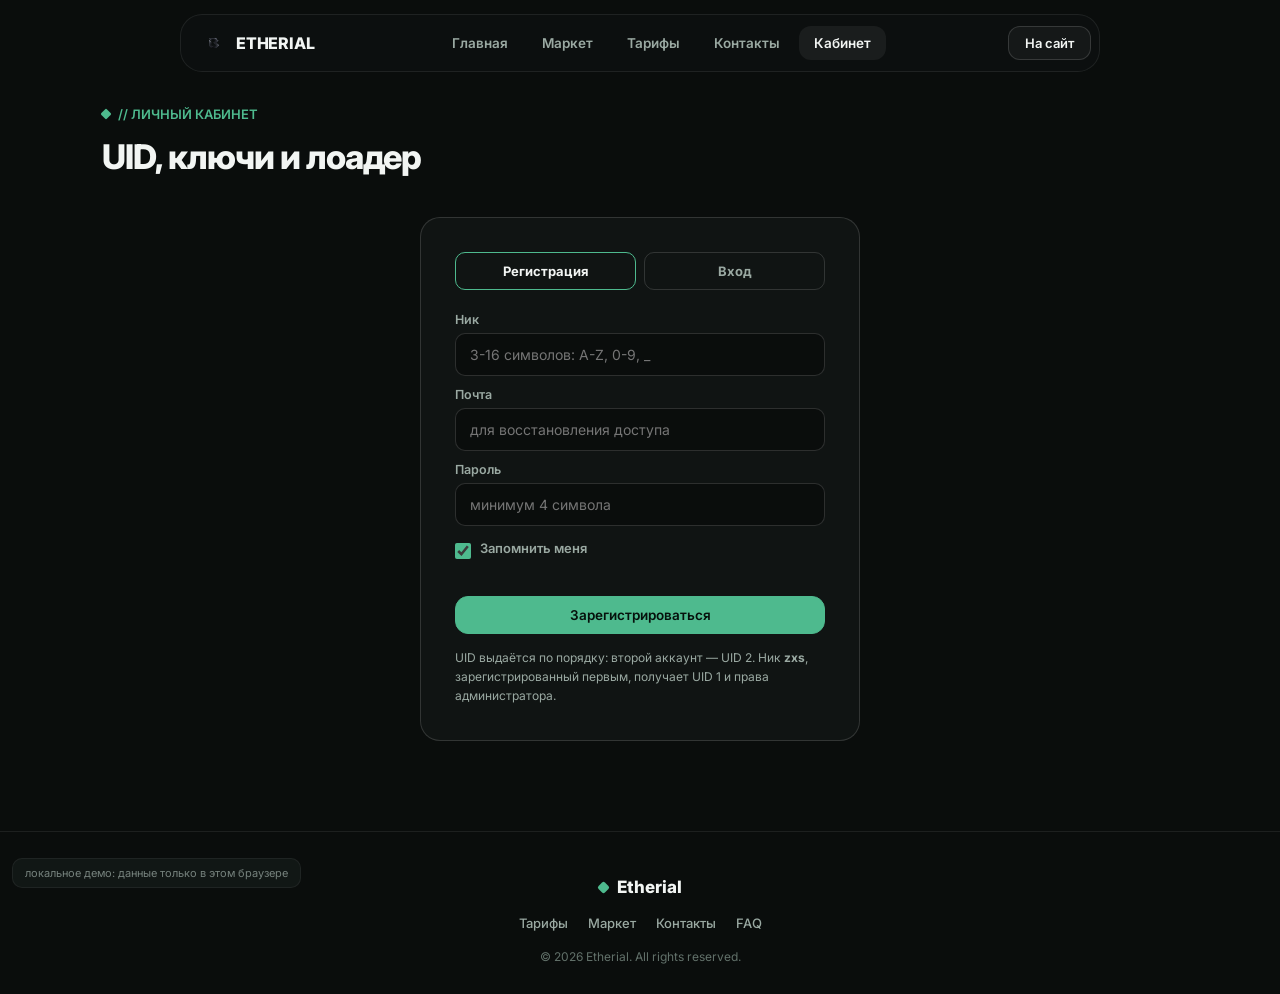
==== cabinet.html @ 22546bdf "etherial site" ====
<!DOCTYPE html>
<html lang="ru">
<head>
<meta charset="UTF-8">
<meta name="viewport" content="width=device-width, initial-scale=1.0">
<title>Кабинет — Etherial Client</title>
<link rel="icon" type="image/png" href="assets/logo.png">
<link rel="preconnect" href="https://fonts.googleapis.com">
<link rel="preconnect" href="https://fonts.gstatic.com" crossorigin>
<link href="https://fonts.googleapis.com/css2?family=Inter:wght@400;500;600;700;800&display=swap" rel="stylesheet">
<link rel="stylesheet" href="css/base.css">
<link rel="stylesheet" href="css/cabinet.css">
</head>
<body>
<header>
  <div class="header-in">
    <a href="index.html" class="logo"><img src="assets/logo.png" alt="Etherial">ETHERIAL</a>
    <nav class="nav" id="nav">
      <a href="index.html#top">Главная</a>
      <a href="market.html">Маркет</a>
      <a href="index.html#store">Тарифы</a>
      <a href="index.html#contacts">Контакты</a>
      <a href="cabinet.html">Кабинет</a>
    </nav>
    <div class="header-right">
      <a class="btn btn-sm" href="index.html">На сайт</a>
      <button class="burger" id="burger"><span></span><span></span><span></span></button>
    </div>
  </div>
</header>

<main class="wrap" style="padding-top:44px">
  <span class="kicker">// ЛИЧНЫЙ КАБИНЕТ</span>
  <h1 style="font-size:clamp(24px,3.4vw,34px);font-weight:800;letter-spacing:-1px;margin:14px 0 4px">UID, ключи и лоадер</h1>

  <!-- GUEST -->
  <div id="guestBox" class="hidden">
    <div class="auth-card">
      <div class="auth-tabs">
        <button data-gmode="reg" class="active">Регистрация</button>
        <button data-gmode="login">Вход</button>
      </div>
      <label>Ник<input type="text" id="gName" maxlength="16" placeholder="3-16 символов: A-Z, 0-9, _"></label>
      <label id="gEmailWrap">Почта<input type="text" id="gEmail" maxlength="64" placeholder="для восстановления доступа"></label>
      <label>Пароль<input type="password" id="gPass" placeholder="минимум 4 символа"></label>
      <label class="remember" style="display:flex;align-items:center;gap:9px;font-size:13px;cursor:pointer"><input type="checkbox" id="gRemember" checked style="width:16px;height:16px;accent-color:var(--acc)"> Запомнить меня</label>
      <div class="auth-err" id="gErr"></div>
      <button class="btn btn-solid btn-block" id="gSubmit">Зарегистрироваться</button>
      <p style="font-size:12px;color:var(--mut);margin-top:14px;line-height:1.6">UID выдаётся по порядку: второй аккаунт — UID 2. Ник <b>zxs</b>, зарегистрированный первым, получает UID 1 и права администратора.</p>
    </div>
  </div>

  <!-- CABINET -->
  <div id="cabLayout" class="cab-layout hidden">
    <aside class="cab-side">
      <div class="cab-me">
        <div class="cab-ava" id="sideAva">E</div>
        <div><b id="sideName">—</b><span id="sideUid">—</span></div>
      </div>
      <button class="cab-tab active" data-tab="profile">
        <svg viewBox="0 0 24 24" fill="none" stroke="#8ea19a" stroke-width="1.8"><path d="M4 11l8-7 8 7M6 10v9h12v-9"/></svg>
        Главная
      </button>
      <button class="cab-tab" data-tab="balance">
        <svg viewBox="0 0 24 24" fill="none" stroke="#8ea19a" stroke-width="1.8"><rect x="3" y="6" width="18" height="13" rx="3"/><path d="M3 10h18M16 15h2"/></svg>
        Баланс
      </button>
      <button class="cab-tab" data-tab="irc">
        <svg viewBox="0 0 24 24" fill="none" stroke="#8ea19a" stroke-width="1.8"><path d="M4 6h16v9H9l-5 4z"/></svg>
        IRC
      </button>
      <button class="cab-tab" data-tab="poll">
        <svg viewBox="0 0 24 24" fill="none" stroke="#8ea19a" stroke-width="1.8"><path d="M4 20V10M10 20V4M16 20v-8M22 20H2"/></svg>
        Опрос
      </button>
      <button class="cab-tab" data-tab="settings">
        <svg viewBox="0 0 24 24" fill="none" stroke="#8ea19a" stroke-width="1.8"><circle cx="12" cy="12" r="3"/><path d="M12 2v3M12 19v3M2 12h3M19 12h3M4.9 4.9l2.1 2.1M17 17l2.1 2.1M19.1 4.9L17 7M7 17l-2.1 2.1"/></svg>
        Настройки
      </button>
      <button class="cab-tab" data-tab="admin">
        <svg viewBox="0 0 24 24" fill="none" stroke="#8ea19a" stroke-width="1.8"><path d="M12 3l7 3v5c0 5-3.5 8-7 10-3.5-2-7-5-7-10V6z"/></svg>
        Админ
      </button>
      <button class="cab-exit" id="logoutBtn">Выйти</button>
    </aside>

    <div class="cab-main">
      <!-- PROFILE -->
      <section class="cab-panel" id="panel-profile">
        <h2>Главная</h2>
        <p class="cab-sub">Данные твоего аккаунта</p>
        <div style="display:flex;align-items:center;gap:14px;margin-bottom:20px">
          <div class="cab-ava" id="pAva" style="width:52px;height:52px;font-size:22px">E</div>
          <div>
            <div style="font-size:18px;font-weight:800" id="pName">—</div>
            <div style="font-size:12.5px;color:var(--mut);margin-top:2px">UID <b id="pUid" style="color:var(--acc)">—</b><button class="mini-btn" id="copyUid">копировать</button></div>
          </div>
          <span class="role-badge" id="pSubBadge" style="margin-left:auto">—</span>
        </div>
        <div class="kv">
          <div class="kv-row"><span class="kv-ico"><svg viewBox="0 0 24 24" fill="none" stroke-width="1.8"><rect x="3" y="5" width="18" height="14" rx="3"/><path d="M3 8l9 6 9-6"/></svg></span><span>Почта</span><b id="pEmail">—</b></div>
          <div class="kv-row"><span class="kv-ico"><svg viewBox="0 0 24 24" fill="none" stroke-width="1.8"><rect x="3" y="6" width="18" height="13" rx="3"/><path d="M3 10h18"/></svg></span><span>Подписка</span><b id="pSub">—</b></div>
          <div class="kv-row"><span class="kv-ico"><svg viewBox="0 0 24 24" fill="none" stroke-width="1.8"><circle cx="12" cy="12" r="8"/><path d="M12 8v4l3 2"/></svg></span><span>Срок действия</span><b id="pSubExp">—</b></div>
          <div class="kv-row"><span class="kv-ico"><svg viewBox="0 0 24 24" fill="none" stroke-width="1.8"><rect x="6" y="6" width="12" height="12" rx="2"/><path d="M9 2v3M15 2v3M9 19v3M15 19v3M2 9h3M2 15h3M19 9h3M19 15h3"/></svg></span><span>Идентификатор устройства</span><b id="pHwid">—</b></div>
          <div class="kv-row"><span class="kv-ico"><svg viewBox="0 0 24 24" fill="none" stroke-width="1.8"><path d="M4 9a8 8 0 0114-3l2 2M20 15a8 8 0 01-14 3l-2-2M20 4v4h-4M4 20v-4h4"/></svg></span><span>Сбросы HWID</span><b class="dim">0 включено · сброс 150₽</b></div>
          <div class="kv-row"><span class="kv-ico"><svg viewBox="0 0 24 24" fill="none" stroke-width="1.8"><rect x="3" y="5" width="18" height="16" rx="3"/><path d="M8 3v4M16 3v4M3 10h18"/></svg></span><span>Дата регистрации</span><b id="pDate">—</b></div>
          <div class="kv-row"><span class="kv-ico"><svg viewBox="0 0 24 24" fill="none" stroke-width="1.8"><circle cx="12" cy="8" r="3.5"/><path d="M5 20c0-3.5 3-5.5 7-5.5s7 2 7 5.5"/></svg></span><span>Роль</span><b><span class="role-badge" id="roleBadge">user</span></b></div>
        </div>
        <div class="profile-actions">
          <a class="btn btn-solid" href="index.html#store" style="text-align:center">Купить подписку</a>
          <button class="btn" id="dlBtn">Скачать лоадер</button>
        </div>
        <div class="key-box">
          <h4>Активация ключа</h4>
          <div class="key-row">
            <input id="keyInput" placeholder="ETHR-XXXX-XXXX">
            <button class="btn btn-solid" id="activateBtn">Активировать</button>
          </div>
        </div>
        <div class="key-box">
          <h4>Сброс HWID — 150₽</h4>
          <div class="key-row">
            <button class="btn btn-block" id="hwidBtn">Оплатить и сбросить HWID</button>
          </div>
        </div>
        <div class="key-box">
          <h4>Реферальная программа</h4>
          <p style="font-size:12.5px;color:var(--mut);margin-bottom:12px;line-height:1.6">+3 дня подписки за каждого приглашённого, который активировал ключ. Бонус начисляется автоматически.</p>
          <div class="key-row">
            <input id="refLink" readonly>
            <button class="btn" id="refCopy">Копировать</button>
          </div>
          <p style="font-size:12.5px;color:var(--mut);margin-top:12px" id="refStats">—</p>
        </div>
        <div class="log-box"><h4>ЖУРНАЛ</h4><div id="cabLog"></div></div>
      </section>

      <!-- BALANCE -->
      <section class="cab-panel hidden" id="panel-balance">
        <h2>Баланс</h2>
        <p class="cab-sub">Пополняй картой — трать на маркете и подписки. Одна карта — один аккаунт.</p>
        <div style="display:flex;align-items:baseline;gap:12px;margin-bottom:20px">
          <b id="balAmount" style="font-size:42px;font-weight:800;letter-spacing:-1px">0 ₽</b>
        </div>
        <div class="key-box">
          <h4>Пополнить баланс</h4>
          <div class="amt-row" id="topAmounts">
            <button class="amt" data-amt="300">300 ₽</button>
            <button class="amt" data-amt="550">550 ₽</button>
            <button class="amt" data-amt="1000">1000 ₽</button>
            <button class="amt" data-amt="2000">2000 ₽</button>
          </div>
          <div class="key-row" style="margin-bottom:10px">
            <input id="topAmount" inputmode="numeric" maxlength="6" placeholder="Сумма 50–100000 ₽">
          </div>
          <div class="key-row" style="margin-bottom:10px">
            <input id="topCard" inputmode="numeric" maxlength="19" placeholder="Номер карты 0000 0000 0000 0000">
          </div>
          <div class="key-row" style="margin-bottom:12px">
            <input id="topExp" inputmode="numeric" maxlength="5" placeholder="ММ/ГГ">
            <input id="topCvc" type="password" inputmode="numeric" maxlength="3" placeholder="CVC">
          </div>
          <div class="auth-err" id="topErr"></div>
          <div class="key-row">
            <button class="btn btn-solid btn-block" id="topSubmit">Пополнить</button>
          </div>
          <p style="font-size:11.5px;color:var(--dim);margin-top:10px">Демо: номер никуда не уходит, хранится только хэш. Карта: 4242 4242 4242 4242.</p>
        </div>
        <div class="log-box"><h4>ИСТОРИЯ</h4><div id="txLog"></div></div>
      </section>

      <!-- IRC -->
      <section class="cab-panel hidden" id="panel-irc">
        <h2>IRC</h2>
        <p class="cab-sub">Общий чат владельцев. Роль и UID видны рядом с ником. Демо-режим: сообщения живут в этом браузере.</p>
        <div class="chat-box" id="chatBox"></div>
        <div class="chat-row">
          <input id="chatInput" maxlength="500" placeholder="Написать в общий чат…">
          <button class="btn btn-solid" id="chatSend">Отправить</button>
        </div>
        <div class="chat-hint">ENTER — отправить · до 500 символов</div>
      </section>

      <!-- POLL -->
      <section class="cab-panel hidden" id="panel-poll">
        <h2>Опрос</h2>
        <p class="cab-sub">Голосуй, какой обход чинить первым. Один голос с аккаунта. Результаты видны на главной.</p>
        <div id="cabPoll"></div>
      </section>

      <!-- SETTINGS -->
      <section class="cab-panel hidden" id="panel-settings">
        <h2>Настройки</h2>
        <p class="cab-sub">Оформление сайта. Применяется мгновенно и запоминается.</p>
        <div class="set-group">
          <h4>Тема</h4>
          <p>Etherial Dark — фирменная. Mono — строгая чёрно-белая.</p>
          <div class="theme-pick cols3">
            <button class="theme-card" data-theme="etherial"><div class="theme-prev tp-dark"></div><b>Etherial Dark</b><span>фирменная</span></button>
            <button class="theme-card" data-theme="mono"><div class="theme-prev tp-mono"></div><b>Mono</b><span>чёрно-белая</span></button>
            <button class="theme-card" data-theme="crimson"><div class="theme-prev tp-crimson"></div><b>Crimson</b><span>тёмно-красная</span></button>
            <button class="theme-card" data-theme="toxic"><div class="theme-prev tp-toxic"></div><b>Toxic</b><span>кислотный лайм</span></button>
            <button class="theme-card" data-theme="royal"><div class="theme-prev tp-royal"></div><b>Royal</b><span>фиолет + золото</span></button>
            <button class="theme-card" data-theme="arctic"><div class="theme-prev tp-arctic"></div><b>Arctic</b><span>светлая</span></button>
          </div>
        </div>
        <div class="set-group">
          <h4>Акцентный цвет</h4>
          <p>Как настройка GUI в клиенте: свой акцент для кнопок и подсветки.</p>
          <div class="acc-row">
            <button class="acc-dot" data-color="#4eba8e" style="--c:#4eba8e" title="mint"></button>
            <button class="acc-dot" data-color="#ededed" style="--c:#ededed" title="white"></button>
            <button class="acc-dot" data-color="#4aa8ff" style="--c:#4aa8ff" title="blue"></button>
            <button class="acc-dot" data-color="#ff5147" style="--c:#ff5147" title="red"></button>
            <button class="acc-dot" data-color="#d8b34a" style="--c:#d8b34a" title="gold"></button>
            <button class="acc-dot" data-color="#b8ff29" style="--c:#b8ff29" title="toxic"></button>
            <button class="acc-dot" data-color="#a678ff" style="--c:#a678ff" title="royal"></button>
            <button class="acc-dot" data-color="#0284c7" style="--c:#0284c7" title="arctic"></button>
          </div>
          <div class="acc-custom">Свой цвет: <input type="color" id="accCustom" value="#4eba8e"></div>
        </div>
        <div class="set-group">
          <div class="switch-row"><span>Анимации интерфейса</span><button class="switch on" id="motionSw"></button></div>
        </div>
        <button class="btn" id="themeReset">Сбросить оформление</button>
      </section>

      <!-- ADMIN -->
      <section class="cab-panel hidden" id="panel-admin">
        <h2>Админ</h2>
        <p class="cab-sub">Только для роли admin. Роли moderator / tester / youtube / tiktok, генерация ключей.</p>
        <div class="stat-row">
          <div class="stat"><b id="stUsers">0</b><span>users</span></div>
          <div class="stat"><b id="stActive">0</b><span>active subs</span></div>
          <div class="stat"><b id="stKeys">0</b><span>unused keys</span></div>
        </div>
        <div class="admin-sec">
          <h4>Сгенерировать ключ</h4>
          <div class="gen-row">
            <select id="genPlan"><option value="D30">30 дней</option><option value="D90">90 дней</option><option value="D180">180 дней</option></select>
            <button class="btn btn-solid" id="genKeyBtn">Сгенерировать</button>
          </div>
          <div class="gen-out" id="genOut"></div>
        </div>
        <div class="admin-sec">
          <h4>Новая запись в журнал обновлений</h4>
          <div class="gen-row" style="margin-bottom:10px">
            <input id="buildVer" placeholder="v1.5.0" style="max-width:110px">
            <input id="buildTitle" placeholder="Заголовок" style="flex:1;min-width:180px">
          </div>
          <div class="gen-row">
            <input id="buildText" placeholder="Что изменилось — 1-2 предложения" style="flex:1;min-width:220px">
            <button class="btn btn-solid" id="buildAdd">Опубликовать</button>
          </div>
        </div>
        <div class="admin-sec">
          <h4>Новый опрос</h4>
          <div class="gen-row" style="margin-bottom:10px">
            <input id="pollQ" placeholder="Вопрос — например: какой обход обновить?" style="flex:1;min-width:220px">
          </div>
          <div class="gen-row">
            <input id="pollOpts" placeholder="Варианты через запятую, от 2 до 5" style="flex:1;min-width:220px">
            <button class="btn btn-solid" id="pollAdd">Запустить</button>
          </div>
        </div>
        <div class="admin-sec">
          <h4>Пользователи</h4>
          <table class="users-table">
            <thead><tr><th>Ник</th><th>UID</th><th>Роль</th><th>Подписка</th><th></th></tr></thead>
            <tbody id="usersBody"></tbody>
          </table>
        </div>
      </section>
    </div>
  </div>
  <p style="font-size:12px;color:var(--dim);margin-top:14px" id="pDays"></p>
</main>

<footer>
  <div class="wrap foot-in">
    <div class="foot-logo">Etherial</div>
    <div class="foot-links"><a href="index.html#store">Тарифы</a><a href="market.html">Маркет</a><a href="index.html#contacts">Контакты</a><a href="index.html#faq">FAQ</a></div>
    <div class="foot-bottom" style="border:none;padding:18px 0 0">© 2026 Etherial. All rights reserved.</div>
  </div>
</footer>

<!-- HWID MODAL -->
<div class="modal" id="hwidModal">
  <div class="modal-card">
    <button class="modal-x" id="hwidClose">✕</button>
    <h3>Сброс HWID — 150₽</h3>
    <p class="modal-sub">Старая привязка железа сгорит, подписка останется. Новый HWID привяжется при следующем запуске лоадера.</p>
    <button class="btn btn-solid btn-block" id="hwidConfirm">Оплатить 150₽ и сбросить</button>
  </div>
</div>

<div id="toasts"></div>
<script src="js/store.local.js"></script>
<script src="js/store.js"></script>
<script src="js/common.js"></script>
<script src="js/pay.js"></script>
<script src="js/cabinet.js"></script>
</body>
</html>
---- css/base.css ----
/* Etherial Client — base: one font, pill nav, footer, buttons, modal, toast */
:root {
  --bg: #0a0d0c;
  --panel: #101413;
  --panel2: #151b19;
  --line: rgba(255, 255, 255, .08);
  --line2: rgba(255, 255, 255, .14);
  --txt: #f2f5f3;
  --mut: #9aa9a2;
  --dim: #62716a;
  --acc: #4eba8e;
  --acc-dim: rgba(78, 186, 142, .12);
  --danger: #ff5147;
  --gold: #d8b34a;
  --field: rgba(0, 0, 0, .35);
  --deep: rgba(0, 0, 0, .3);
  --r: 20px;
  --font: 'Inter', system-ui, sans-serif;
}
body[data-theme="mono"] {
  --bg: #0a0a0a;
  --panel: #111;
  --panel2: #181818;
  --txt: #f2f2f2;
  --mut: #9c9c9c;
  --dim: #666;
  --acc: #ededed;
  --acc-dim: rgba(255, 255, 255, .1);
}
body[data-theme="crimson"] {
  --bg: #0e0708;
  --panel: #150c0d;
  --panel2: #1d1113;
  --txt: #f6ecee;
  --mut: #b39a9e;
  --dim: #6f5257;
  --acc: #e0334f;
  --acc-dim: rgba(224, 51, 79, .13);
  --danger: #ff5147;
  --gold: #d8b34a;
}
body[data-theme="toxic"] {
  --bg: #080b04;
  --panel: #0e1207;
  --panel2: #151b0b;
  --txt: #f0f5e4;
  --mut: #9aa583;
  --dim: #5d6647;
  --acc: #b8ff29;
  --acc-dim: rgba(184, 255, 41, .12);
  --danger: #ff5147;
  --gold: #d8b34a;
}
body[data-theme="royal"] {
  --bg: #0c0913;
  --panel: #130e1d;
  --panel2: #1a1426;
  --txt: #f1ebfa;
  --mut: #a293bd;
  --dim: #5f5478;
  --acc: #a678ff;
  --acc-dim: rgba(166, 120, 255, .13);
  --danger: #ff5147;
  --gold: #d8b34a;
}
body[data-theme="arctic"] {
  --bg: #e9eef1;
  --panel: #ffffff;
  --panel2: #e6ebef;
  --line: rgba(10, 30, 40, .1);
  --line2: rgba(10, 30, 40, .2);
  --txt: #0e151b;
  --mut: #57707c;
  --dim: #8fa3ae;
  --acc: #0284c7;
  --acc-dim: rgba(2, 132, 199, .12);
  --field: #e7edf1;
  --deep: #edf1f4;
  --danger: #d92d20;
  --gold: #b8860b;
}
* { margin: 0; padding: 0; box-sizing: border-box; }
html { scroll-behavior: smooth; }
body {
  background: var(--bg); color: var(--txt);
  font-family: var(--font); min-height: 100vh;
  transition: background .3s, color .3s;
  -webkit-font-smoothing: antialiased;
}
body.no-motion * { animation: none !important; transition: none !important; }
::selection { background: var(--acc); color: #06110c; }
.wrap { max-width: 1120px; margin: 0 auto; padding: 0 22px; }
.mono { font-family: var(--font); font-weight: 600; letter-spacing: .3px; }
.hidden { display: none !important; }
main, header, footer { position: relative; z-index: 1; }
a { color: inherit; }

/* ---------- floating pill header ---------- */
header { position: sticky; top: 14px; z-index: 50; background: transparent; }
.header-in {
  max-width: 920px; margin: 0 auto; padding: 0 8px 0 20px; height: 58px;
  display: flex; align-items: center; gap: 16px;
  background: rgba(13, 17, 16, .88);
  backdrop-filter: blur(16px);
  border: 1px solid var(--line);
  border-radius: 22px;
}
body[data-theme="mono"] .header-in { background: rgba(12, 12, 12, .9); }
.logo { display: flex; align-items: center; gap: 9px; text-decoration: none; font-weight: 800; font-size: 16px; letter-spacing: -.2px; }
.logo img { width: 26px; height: 26px; object-fit: contain; }
.nav { display: flex; gap: 4px; margin: 0 auto; }
.nav a {
  color: var(--mut); text-decoration: none; font-size: 13.5px; font-weight: 600;
  padding: 9px 15px; border-radius: 12px;
}
.nav a:hover, .nav a.on { color: var(--txt); background: rgba(255, 255, 255, .06); }
.header-right { display: flex; align-items: center; gap: 8px; }

/* ---------- buttons ---------- */
.btn {
  border: 1px solid var(--line2); background: rgba(255, 255, 255, .04); color: var(--txt);
  font-family: var(--font); font-weight: 600; font-size: 13.5px;
  padding: 10px 20px; border-radius: 13px; cursor: pointer;
  text-decoration: none; display: inline-block; transition: background .2s, border-color .2s, transform .15s;
  white-space: nowrap;
}
.btn:hover { border-color: var(--acc); transform: translateY(-1px); }
.btn-solid { background: var(--acc); border-color: var(--acc); color: #06110c; }
.btn-solid:hover { filter: brightness(1.08); }
.btn-lg { padding: 14px 30px; font-size: 14.5px; border-radius: 15px; }
.btn-block { width: 100%; }
.btn-sm { padding: 8px 16px; font-size: 13px; border-radius: 12px; }
.btn:disabled { opacity: .4; cursor: default; transform: none; }
.burger { display: none; flex-direction: column; gap: 5px; background: none; border: none; cursor: pointer; padding: 8px; }
.burger span { width: 20px; height: 2px; background: var(--txt); border-radius: 2px; }

/* ---------- shared bits ---------- */
.kicker {
  display: inline-flex; align-items: center; gap: 8px;
  font-size: 13px; font-weight: 600; color: var(--acc);
}
.kicker::before { content: ''; width: 8px; height: 8px; background: var(--acc); transform: rotate(45deg); border-radius: 1.5px; }

/* ---------- footer ---------- */
footer { border-top: 1px solid var(--line); margin-top: 90px; }
.foot-in { text-align: center; padding: 44px 22px 30px; }
.foot-logo { display: inline-flex; align-items: center; gap: 9px; font-weight: 800; font-size: 17px; }
.foot-logo::before { content: ''; width: 9px; height: 9px; background: var(--acc); transform: rotate(45deg); border-radius: 2px; }
.foot-links { display: flex; gap: 20px; justify-content: center; margin-top: 18px; flex-wrap: wrap; }
.foot-links a { color: var(--mut); text-decoration: none; font-size: 13px; font-weight: 500; }
.foot-links a:hover { color: var(--txt); }
.foot-bottom { text-align: center; padding-bottom: 26px; font-size: 12px; color: var(--dim); }

/* ---------- modal ---------- */
.modal {
  position: fixed; inset: 0; z-index: 100; display: flex; align-items: center; justify-content: center;
  padding: 18px; background: rgba(0, 0, 0, .7); backdrop-filter: blur(6px);
  opacity: 0; visibility: hidden; transition: .25s;
}
.modal.show { opacity: 1; visibility: visible; }
.modal-card {
  background: var(--panel); border: 1px solid var(--line2); border-radius: var(--r);
  padding: 32px; width: 100%; max-width: 410px; position: relative;
  transform: translateY(14px); transition: .25s; max-height: 90vh; overflow: auto;
}
.modal.show .modal-card { transform: none; }
.modal-card.wide { max-width: 1000px; }
.modal-x { position: absolute; top: 12px; right: 12px; background: none; border: 1px solid var(--line); color: var(--mut); width: 32px; height: 32px; border-radius: 10px; cursor: pointer; font-size: 14px; font-family: var(--font); }
.modal-x:hover { color: var(--txt); border-color: var(--acc); }
.modal-card h3 { font-size: 20px; font-weight: 800; letter-spacing: -.3px; text-align: center; }
.modal-sub { text-align: center; color: var(--mut); font-size: 13px; margin: 8px 0 20px; line-height: 1.55; }
.modal-card label { display: block; font-size: 12.5px; font-weight: 600; color: var(--mut); margin-bottom: 11px; }
.modal-card input[type="text"], .modal-card input[type="password"] {
  width: 100%; margin-top: 6px; background: var(--field); border: 1px solid var(--line2);
  border-radius: 11px; padding: 12px 14px; color: var(--txt); font-size: 14px; outline: none; font-family: var(--font);
}
body[data-theme="arctic"] .header-in { background: rgba(255, 255, 255, .9); }
body[data-theme="arctic"] footer { background: rgba(255, 255, 255, .6); }
.modal-card input:focus { border-color: var(--acc); }
.auth-err { color: var(--danger); font-size: 12.5px; min-height: 20px; margin-bottom: 6px; }
.linklike { background: none; border: none; color: var(--acc); cursor: pointer; font-size: 13px; font-weight: 600; margin: 14px auto 0; display: block; font-family: var(--font); }
.pay-methods { display: flex; gap: 8px; margin: 4px 0 14px; }
.pay, .paymethod { flex: 1; background: rgba(255, 255, 255, .04); border: 1px solid var(--line2); color: var(--txt); padding: 11px 6px; border-radius: 11px; cursor: pointer; font-size: 12.5px; font-weight: 600; font-family: var(--font); }
.pay.active, .paymethod.active { border-color: var(--acc); }

/* ---------- toasts ---------- */
#toasts { position: fixed; bottom: 20px; right: 20px; z-index: 150; display: flex; flex-direction: column; gap: 9px; }
.toast {
  background: var(--panel2); border: 1px solid var(--acc); border-left-width: 3px;
  border-radius: 12px; padding: 12px 16px; font-size: 13px; font-weight: 500; max-width: 330px;
  animation: tIn .25s ease-out;
}
.toast.err { border-color: var(--danger); }
@keyframes tIn { from { transform: translateX(40px); opacity: 0; } }

/* ---------- reveal ---------- */
.reveal { opacity: 0; transform: translateY(22px); transition: opacity .6s ease, transform .6s ease; }
.reveal.vis { opacity: 1; transform: none; }

@media (max-width: 900px) {
  header { top: 10px; }
  .header-in { margin: 0 12px; }
  .nav {
    position: fixed; top: 78px; left: 12px; right: 12px; background: var(--panel);
    flex-direction: column; padding: 12px; gap: 2px;
    border: 1px solid var(--line); border-radius: 18px; display: none; margin: 0;
  }
  .nav.open { display: flex; }
  .burger { display: flex; }
}
---- css/cabinet.css ----
/* Etherial — cabinet */
.cab-layout { display: grid; grid-template-columns: 240px 1fr; gap: 16px; margin-top: 28px; align-items: start; }
.cab-side { border: 1px solid var(--line); border-radius: var(--r); background: var(--panel); padding: 12px; position: sticky; top: 84px; }
.cab-me { display: flex; gap: 11px; align-items: center; padding: 12px; border: 1px solid var(--line); border-radius: 14px; margin-bottom: 10px; }
.cab-ava {
  width: 42px; height: 42px; border-radius: 50%; background: var(--acc); color: #06110c;
  display: flex; align-items: center; justify-content: center;
  font-size: 18px; font-weight: 800; flex-shrink: 0;
}
.cab-me b { font-size: 14px; display: block; word-break: break-all; }
.cab-me span { font-size: 11.5px; color: var(--mut); }
.cab-tab {
  display: flex; align-items: center; gap: 11px; width: 100%;
  background: none; border: none; color: var(--mut);
  font-family: var(--font); font-size: 13.5px; font-weight: 600;
  padding: 12px; border-radius: 12px; cursor: pointer; text-align: left;
}
.cab-tab svg { width: 17px; height: 17px; flex-shrink: 0; }
.cab-tab:hover { color: var(--txt); background: rgba(255, 255, 255, .04); }
.cab-tab.active { color: var(--txt); background: var(--acc-dim); }
.cab-tab.active svg { stroke: var(--acc); }
.cab-exit {
  margin-top: 10px; width: 100%; background: none; border: 1px solid rgba(255, 81, 71, .35);
  color: var(--danger); font-family: var(--font); font-size: 13px; font-weight: 700;
  padding: 12px; border-radius: 12px; cursor: pointer;
}
.cab-exit:hover { background: rgba(255, 81, 71, .08); }
.cab-main { border: 1px solid var(--line); border-radius: var(--r); background: var(--panel); padding: 32px; min-height: 560px; }
.cab-main h2 { font-size: 21px; font-weight: 800; letter-spacing: -.4px; }
.cab-sub { color: var(--mut); font-size: 13px; margin: 6px 0 24px; }

/* velka-style key-value rows */
.kv { border-top: 1px solid var(--line); }
.kv-row {
  display: flex; align-items: center; gap: 13px;
  padding: 15px 4px; border-bottom: 1px solid var(--line); font-size: 13.5px;
}
.kv-ico {
  width: 30px; height: 30px; border-radius: 50%; background: var(--acc-dim);
  display: flex; align-items: center; justify-content: center; flex-shrink: 0;
}
.kv-ico svg { width: 15px; height: 15px; stroke: var(--acc); }
.kv-row > span { color: var(--mut); font-weight: 500; }
.kv-row > b { margin-left: auto; font-weight: 700; text-align: right; word-break: break-all; font-size: 13px; }
.kv-row > b.dim { color: var(--dim); }
.mini-btn {
  background: none; border: 1px solid var(--line2); color: var(--mut); border-radius: 8px;
  padding: 4px 11px; font-size: 11px; font-weight: 700; cursor: pointer; font-family: var(--font);
  margin-left: 8px;
}
.mini-btn:hover { color: var(--txt); border-color: var(--acc); }
.role-badge { font-size: 10px; font-weight: 700; padding: 3px 10px; border-radius: 11px; border: 1px solid var(--line2); color: var(--mut); }
.role-badge.admin { color: var(--danger); border-color: var(--danger); }
.role-badge.moderator { color: var(--acc); border-color: var(--acc); }
.role-badge.tester, .role-badge.youtube, .role-badge.tiktok { color: var(--gold); border-color: var(--gold); }

.profile-actions { display: grid; grid-template-columns: 1fr 1fr; gap: 10px; margin-top: 22px; }
.key-box { border: 1px solid var(--line); border-radius: 14px; padding: 20px; margin-top: 12px; }
.key-box h4 { font-size: 13px; font-weight: 700; margin-bottom: 14px; display: flex; align-items: center; gap: 8px; }
.key-box h4::before { content: ''; width: 7px; height: 7px; border: 1px solid var(--acc); transform: rotate(45deg); border-radius: 1.5px; }
.key-row { display: flex; gap: 10px; }
.key-row input {
  flex: 1; min-width: 0; background: var(--field); border: 1px solid var(--line2);
  border-radius: 11px; padding: 12px 15px; color: var(--txt); font-size: 13px; font-weight: 600;
  outline: none; font-family: var(--font); letter-spacing: .5px;
}
.key-row input:focus { border-color: var(--acc); }
.log-box { margin-top: 14px; border: 1px solid var(--line); border-radius: 14px; padding: 16px 18px; background: var(--deep); max-height: 160px; overflow: auto; }
.log-box h4 { font-size: 11px; color: var(--dim); letter-spacing: 1px; margin-bottom: 8px; font-weight: 700; }
#cabLog div { font-size: 12px; color: var(--mut); padding: 4px 0; border-bottom: 1px dashed rgba(255, 255, 255, .06); }
#cabLog div b { color: var(--acc); font-weight: 600; }

/* auth card (guest) */
.auth-card { max-width: 440px; margin: 40px auto; border: 1px solid var(--line2); border-radius: var(--r); background: var(--panel); padding: 34px; }
.auth-tabs { display: flex; gap: 8px; margin-bottom: 22px; }
.auth-tabs button { flex: 1; background: none; border: 1px solid var(--line2); color: var(--mut); padding: 10px; border-radius: 10px; cursor: pointer; font-size: 13px; font-weight: 700; font-family: var(--font); }
.auth-tabs button.active { border-color: var(--acc); color: var(--txt); }
.auth-card label { display: block; font-size: 12.5px; font-weight: 600; color: var(--mut); margin-bottom: 11px; }
.auth-card input { width: 100%; margin-top: 6px; background: var(--field); border: 1px solid var(--line2); border-radius: 10px; padding: 12px 14px; color: var(--txt); font-size: 14px; outline: none; font-family: var(--font); }
.auth-card input:focus { border-color: var(--acc); }

/* irc */
.chat-box { border: 1px solid var(--line); border-radius: 14px; background: var(--deep); height: 380px; overflow-y: auto; padding: 16px 18px; display: flex; flex-direction: column; gap: 13px; }
.msg { font-size: 13px; line-height: 1.55; }
.msg-head { display: flex; align-items: center; gap: 8px; flex-wrap: wrap; margin-bottom: 2px; }
.msg-head b { font-size: 13px; }
.msg-head .uid { font-size: 11px; color: var(--dim); font-weight: 600; }
.msg-head time { font-size: 11px; color: var(--dim); margin-left: auto; }
.msg p { color: #ccd6d1; }
body[data-theme="mono"] .msg p { color: #ccc; }
body[data-theme="arctic"] .msg p { color: #33424a; }
.chat-row { display: flex; gap: 10px; margin-top: 12px; }
.chat-row input { flex: 1; background: var(--field); border: 1px solid var(--line2); border-radius: 11px; padding: 12px 15px; color: var(--txt); font-size: 13.5px; outline: none; font-family: var(--font); }
.chat-row input:focus { border-color: var(--acc); }
.chat-hint { font-size: 11.5px; color: var(--dim); margin-top: 10px; }

/* settings */
.set-group { border: 1px solid var(--line); border-radius: 14px; padding: 22px; margin-bottom: 14px; }
.set-group h4 { font-size: 14px; font-weight: 700; margin-bottom: 4px; }
.set-group > p { font-size: 12.5px; color: var(--mut); margin-bottom: 16px; }
.theme-pick { display: grid; grid-template-columns: 1fr 1fr; gap: 10px; }
.theme-pick.cols3 { grid-template-columns: repeat(3, 1fr); }
.theme-card { border: 1px solid var(--line2); border-radius: 12px; padding: 14px; cursor: pointer; background: none; color: var(--txt); text-align: left; font-family: var(--font); }
.theme-card.active { border-color: var(--acc); }
.theme-card b { font-size: 13.5px; display: block; }
.theme-card span { font-size: 11.5px; color: var(--mut); }
.theme-prev { height: 44px; border-radius: 9px; margin-bottom: 10px; border: 1px solid var(--line); }
.tp-dark { background: linear-gradient(135deg, #0a0d0c 60%, #4eba8e); }
.tp-mono { background: linear-gradient(135deg, #0a0a0a 60%, #ededed); }
.tp-crimson { background: linear-gradient(135deg, #120a0a 60%, #e0334f); }
.tp-toxic { background: linear-gradient(135deg, #080b04 60%, #b8ff29); }
.tp-royal { background: linear-gradient(135deg, #0c0913 60%, #a678ff); }
.tp-arctic { background: linear-gradient(135deg, #ffffff 60%, #0284c7); }
.admin-sec input {
  background: var(--field); border: 1px solid var(--line2); color: var(--txt);
  border-radius: 10px; padding: 11px 13px; font-size: 13px; font-family: var(--font); outline: none;
}
.admin-sec input:focus { border-color: var(--acc); }
.poll-vote { display: flex; flex-direction: column; gap: 9px; }
.poll-vote button {
  text-align: left; background: rgba(0, 0, 0, .3); border: 1px solid var(--line2); color: var(--txt);
  border-radius: 11px; padding: 13px 16px; font-size: 13.5px; font-weight: 600; cursor: pointer; font-family: var(--font);
}
.poll-vote button:hover:not(:disabled) { border-color: var(--acc); }
.poll-vote button:disabled { opacity: .55; cursor: default; }
.poll-vote button.mine { border-color: var(--acc); }
.acc-row { display: flex; gap: 9px; align-items: center; flex-wrap: wrap; }
.acc-dot { width: 34px; height: 34px; border-radius: 11px; background: var(--c); border: 2px solid transparent; cursor: pointer; }
.acc-dot.active { border-color: var(--txt); }
.acc-custom { display: flex; align-items: center; gap: 10px; margin-top: 12px; font-size: 12.5px; color: var(--mut); }
.acc-custom input[type="color"] { width: 44px; height: 34px; border: 1px solid var(--line2); border-radius: 8px; background: none; cursor: pointer; padding: 2px; }
.switch-row { display: flex; align-items: center; justify-content: space-between; font-size: 13.5px; font-weight: 600; }
.switch { width: 44px; height: 24px; border-radius: 14px; background: #232b29; border: 1px solid var(--line2); cursor: pointer; position: relative; }
.switch::after { content: ''; position: absolute; width: 16px; height: 16px; border-radius: 50%; background: #6a7a74; top: 3px; left: 4px; transition: .2s; }
.switch.on { background: var(--acc); }
.switch.on::after { left: 22px; background: #06110c; }

/* balance */
.amt-row { display: flex; gap: 8px; flex-wrap: wrap; margin-bottom: 12px; }
.amt {
  background: none; border: 1px solid var(--line2); color: var(--mut);
  font-family: var(--font); font-size: 13px; font-weight: 700;
  padding: 9px 18px; border-radius: 11px; cursor: pointer;
}
.amt:hover, .amt.sel { border-color: var(--acc); color: var(--txt); }
.tx-row { display: flex; gap: 10px; align-items: baseline; font-size: 12px; padding: 7px 0; border-bottom: 1px dashed rgba(255, 255, 255, .06); }
.tx-row time { color: var(--dim); font-size: 11px; white-space: nowrap; }
.tx-row span { color: var(--mut); flex: 1; }
.tx-row b.plus { color: var(--acc); }
.tx-row b.minus { color: var(--danger); }

/* admin */
.stat-row { display: grid; grid-template-columns: repeat(3, 1fr); gap: 12px; margin-bottom: 16px; }
.stat { border: 1px solid var(--line); border-radius: 14px; padding: 18px; text-align: center; }
.stat b { font-size: 26px; font-weight: 800; letter-spacing: -1px; display: block; }
.stat span { font-size: 11px; color: var(--dim); text-transform: uppercase; letter-spacing: 1px; font-weight: 700; }
.admin-sec { border: 1px solid var(--line); border-radius: 14px; padding: 22px; margin-bottom: 14px; }
.admin-sec h4 { font-size: 14px; font-weight: 700; margin-bottom: 12px; }
.gen-row { display: flex; gap: 10px; flex-wrap: wrap; }
.gen-row select { background: var(--field); border: 1px solid var(--line2); color: var(--txt); border-radius: 10px; padding: 11px 13px; font-size: 13px; font-family: var(--font); outline: none; }
.gen-out { font-size: 13px; font-weight: 700; color: var(--acc); margin-top: 12px; word-break: break-all; letter-spacing: .5px; }
.users-table { width: 100%; border-collapse: collapse; font-size: 12.5px; }
.users-table th { text-align: left; font-size: 10.5px; color: var(--dim); font-weight: 700; text-transform: uppercase; letter-spacing: 1px; padding: 8px 10px; border-bottom: 1px solid var(--line); }
.users-table td { padding: 10px; border-bottom: 1px solid var(--line); vertical-align: middle; }
.users-table select { background: var(--field); border: 1px solid var(--line2); color: var(--txt); border-radius: 8px; padding: 6px 8px; font-size: 12px; font-family: var(--font); }
.users-table .del { background: none; border: 1px solid rgba(255, 81, 71, .4); color: var(--danger); border-radius: 8px; padding: 5px 10px; cursor: pointer; font-size: 11.5px; font-weight: 700; font-family: var(--font); }

@media (max-width: 900px) {
  .cab-layout { grid-template-columns: 1fr; }
  .cab-side { position: static; }
  .cab-main { padding: 22px 18px; }
  .profile-actions, .stat-row, .theme-pick, .theme-pick.cols3 { grid-template-columns: 1fr; }
  .users-table { display: block; overflow-x: auto; }
  .key-row { flex-direction: column; }
}
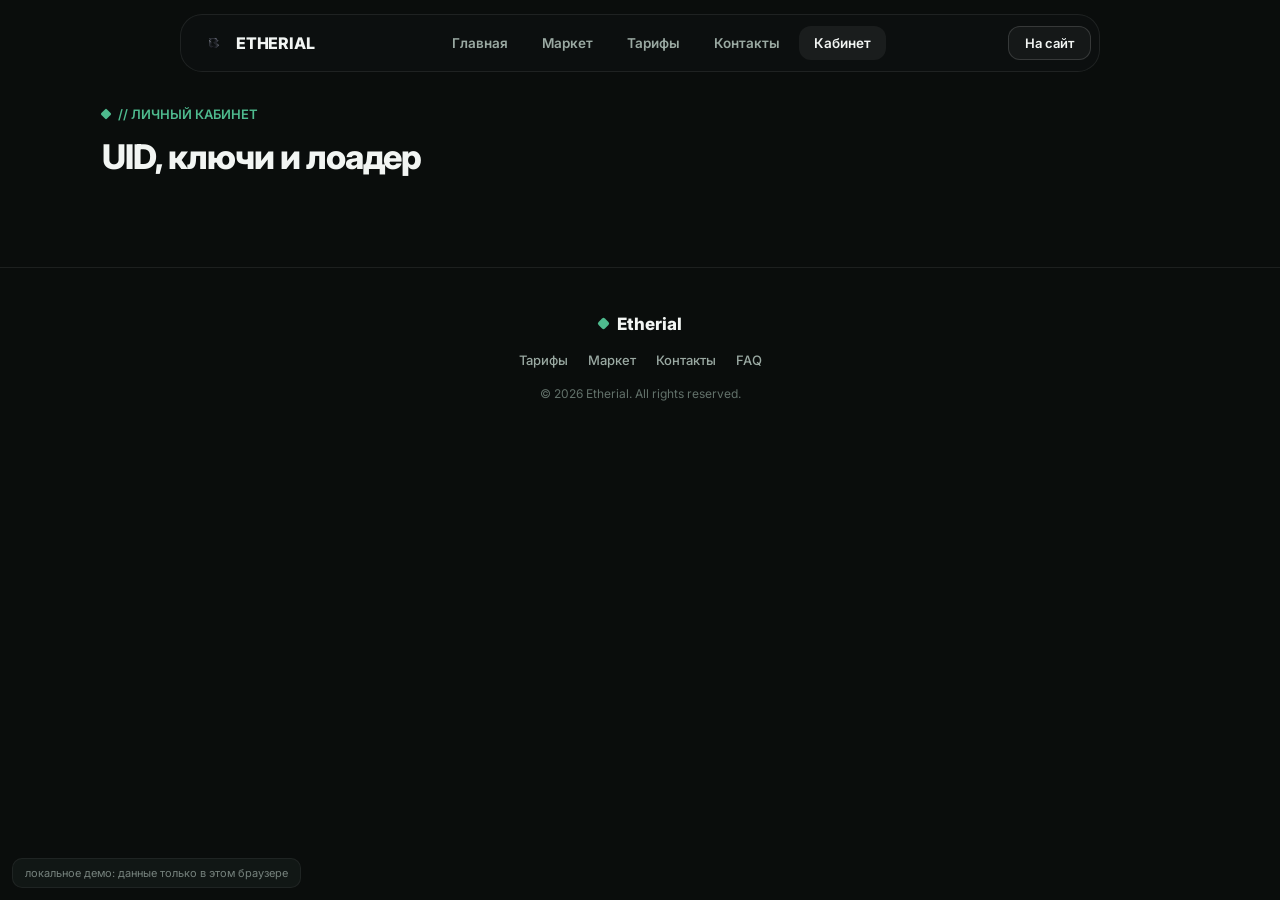
==== commit 3fa4f986: "launcher v2, market files, hwid gate, shared api base" ====
--- a/cabinet.html
+++ b/cabinet.html
@@ -69,10 +69,6 @@
         <svg viewBox="0 0 24 24" fill="none" stroke="#8ea19a" stroke-width="1.8"><path d="M4 6h16v9H9l-5 4z"/></svg>
         IRC
       </button>
-      <button class="cab-tab" data-tab="poll">
-        <svg viewBox="0 0 24 24" fill="none" stroke="#8ea19a" stroke-width="1.8"><path d="M4 20V10M10 20V4M16 20v-8M22 20H2"/></svg>
-        Опрос
-      </button>
       <button class="cab-tab" data-tab="settings">
         <svg viewBox="0 0 24 24" fill="none" stroke="#8ea19a" stroke-width="1.8"><circle cx="12" cy="12" r="3"/><path d="M12 2v3M12 19v3M2 12h3M19 12h3M4.9 4.9l2.1 2.1M17 17l2.1 2.1M19.1 4.9L17 7M7 17l-2.1 2.1"/></svg>
         Настройки
@@ -108,7 +104,11 @@
         </div>
         <div class="profile-actions">
           <a class="btn btn-solid" href="index.html#store" style="text-align:center">Купить подписку</a>
-          <button class="btn" id="dlBtn">Скачать лоадер</button>
+          <button class="btn" id="dlBtn">Скачать клиент</button>
+        </div>
+        <div class="profile-actions" style="margin-top:10px">
+          <a class="btn" href="files/EtherealLauncher.jar" download style="text-align:center">Скачать лаунчер</a>
+          <a class="btn" href="market.html" style="text-align:center">Маркет конфигов</a>
         </div>
         <div class="key-box">
           <h4>Активация ключа</h4>
@@ -179,13 +179,6 @@
           <button class="btn btn-solid" id="chatSend">Отправить</button>
         </div>
         <div class="chat-hint">ENTER — отправить · до 500 символов</div>
-      </section>
-
-      <!-- POLL -->
-      <section class="cab-panel hidden" id="panel-poll">
-        <h2>Опрос</h2>
-        <p class="cab-sub">Голосуй, какой обход чинить первым. Один голос с аккаунта. Результаты видны на главной.</p>
-        <div id="cabPoll"></div>
       </section>
 
       <!-- SETTINGS -->
@@ -254,16 +247,6 @@
           </div>
         </div>
         <div class="admin-sec">
-          <h4>Новый опрос</h4>
-          <div class="gen-row" style="margin-bottom:10px">
-            <input id="pollQ" placeholder="Вопрос — например: какой обход обновить?" style="flex:1;min-width:220px">
-          </div>
-          <div class="gen-row">
-            <input id="pollOpts" placeholder="Варианты через запятую, от 2 до 5" style="flex:1;min-width:220px">
-            <button class="btn btn-solid" id="pollAdd">Запустить</button>
-          </div>
-        </div>
-        <div class="admin-sec">
           <h4>Пользователи</h4>
           <table class="users-table">
             <thead><tr><th>Ник</th><th>UID</th><th>Роль</th><th>Подписка</th><th></th></tr></thead>
@@ -283,6 +266,21 @@
     <div class="foot-bottom" style="border:none;padding:18px 0 0">© 2026 Etherial. All rights reserved.</div>
   </div>
 </footer>
+
+<!-- DOWNLOAD MODAL -->
+<div class="modal" id="dlModal">
+  <div class="modal-card">
+    <button class="modal-x" id="dlClose">✕</button>
+    <h3>Установка клиента</h3>
+    <p class="modal-sub">Твой UID: <b id="dlUid" style="color:var(--acc)">—</b> · понадобится в меню игры</p>
+    <div class="steps" style="grid-template-columns:1fr;margin:0 0 18px">
+      <div class="step"><b>ШАГ 1</b>Поставь Java 21 и Fabric Loader 0.19.5 под Minecraft 1.21.11.</div>
+      <div class="step"><b>ШАГ 2</b>Скачай jar ниже и положи его в папку <b>.minecraft/mods</b>.</div>
+      <div class="step"><b>ШАГ 3</b>Запусти игру, в меню Etherial введи свой UID. HWID привяжется сам при первом запуске.</div>
+    </div>
+    <a class="btn btn-solid btn-block" href="files/etherial-client.jar" download style="text-align:center">Скачать etherial-client.jar (32 МБ)</a>
+  </div>
+</div>
 
 <!-- HWID MODAL -->
 <div class="modal" id="hwidModal">
--- a/css/cabinet.css
+++ b/css/cabinet.css
@@ -116,14 +116,6 @@
   border-radius: 10px; padding: 11px 13px; font-size: 13px; font-family: var(--font); outline: none;
 }
 .admin-sec input:focus { border-color: var(--acc); }
-.poll-vote { display: flex; flex-direction: column; gap: 9px; }
-.poll-vote button {
-  text-align: left; background: rgba(0, 0, 0, .3); border: 1px solid var(--line2); color: var(--txt);
-  border-radius: 11px; padding: 13px 16px; font-size: 13.5px; font-weight: 600; cursor: pointer; font-family: var(--font);
-}
-.poll-vote button:hover:not(:disabled) { border-color: var(--acc); }
-.poll-vote button:disabled { opacity: .55; cursor: default; }
-.poll-vote button.mine { border-color: var(--acc); }
 .acc-row { display: flex; gap: 9px; align-items: center; flex-wrap: wrap; }
 .acc-dot { width: 34px; height: 34px; border-radius: 11px; background: var(--c); border: 2px solid transparent; cursor: pointer; }
 .acc-dot.active { border-color: var(--txt); }
@@ -136,6 +128,9 @@
 .switch.on::after { left: 22px; background: #06110c; }
 
 /* balance */
+.steps { display: grid; gap: 10px; }
+.step { border: 1px solid var(--line); border-radius: 12px; padding: 14px 16px; font-size: 13px; color: var(--mut); line-height: 1.6; }
+.step b { display: block; color: var(--acc); font-size: 11px; letter-spacing: 1.5px; margin-bottom: 6px; }
 .amt-row { display: flex; gap: 8px; flex-wrap: wrap; margin-bottom: 12px; }
 .amt {
   background: none; border: 1px solid var(--line2); color: var(--mut);
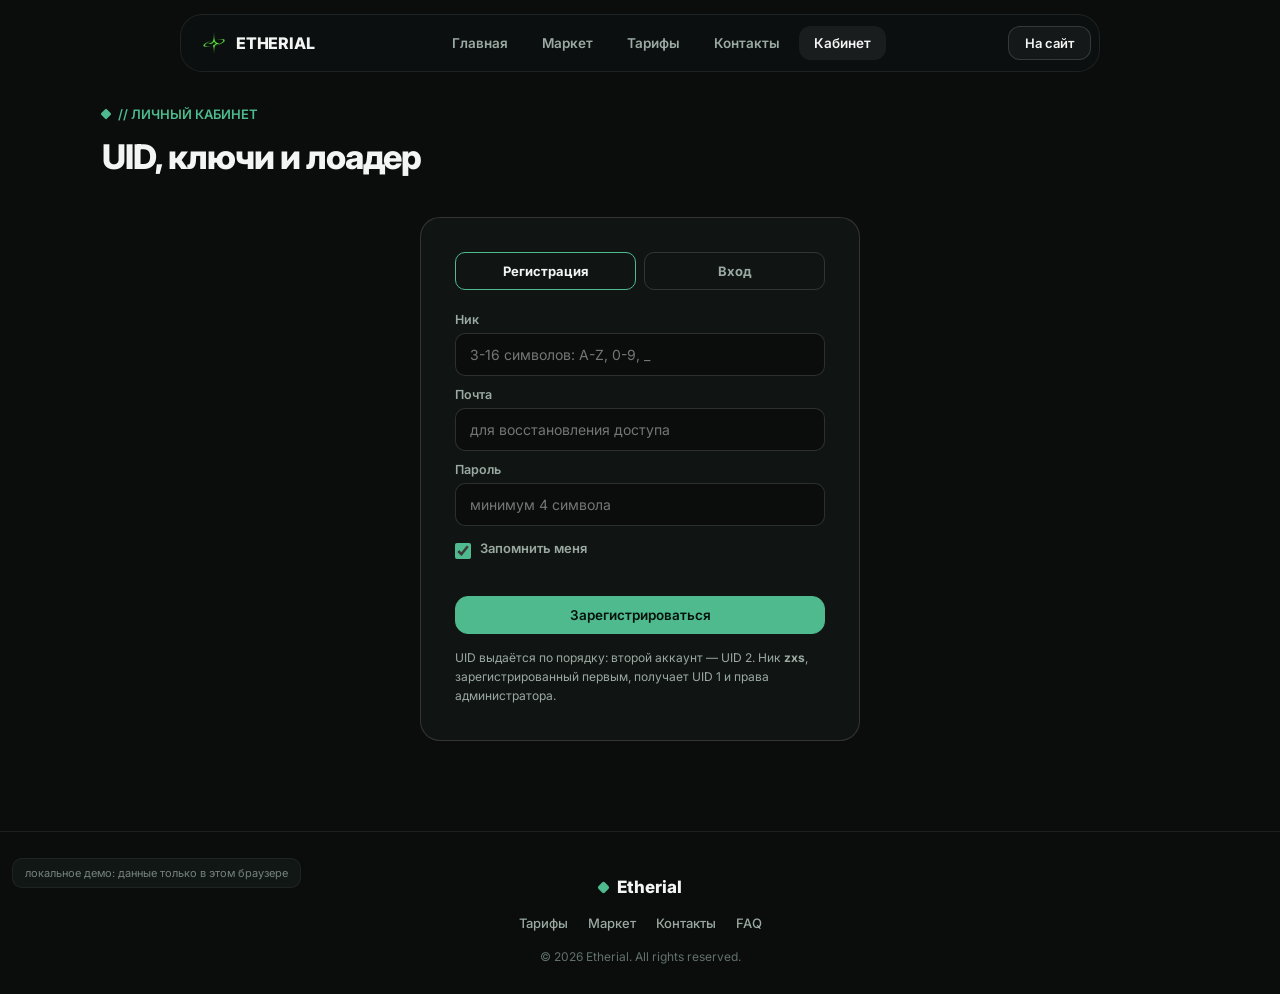
==== commit aea3a205: "php api + htaccess for shared hosting, drop referrals, ethereal star logo, hero screenshot bg, launc" ====
--- a/cabinet.html
+++ b/cabinet.html
@@ -107,7 +107,7 @@
           <button class="btn" id="dlBtn">Скачать клиент</button>
         </div>
         <div class="profile-actions" style="margin-top:10px">
-          <a class="btn" href="files/EtherealLauncher.jar" download style="text-align:center">Скачать лаунчер</a>
+          <a class="btn" href="files/EtherealLauncher-win64.zip" download style="text-align:center">Скачать лаунчер (.exe)</a>
           <a class="btn" href="market.html" style="text-align:center">Маркет конфигов</a>
         </div>
         <div class="key-box">
@@ -122,15 +122,6 @@
           <div class="key-row">
             <button class="btn btn-block" id="hwidBtn">Оплатить и сбросить HWID</button>
           </div>
-        </div>
-        <div class="key-box">
-          <h4>Реферальная программа</h4>
-          <p style="font-size:12.5px;color:var(--mut);margin-bottom:12px;line-height:1.6">+3 дня подписки за каждого приглашённого, который активировал ключ. Бонус начисляется автоматически.</p>
-          <div class="key-row">
-            <input id="refLink" readonly>
-            <button class="btn" id="refCopy">Копировать</button>
-          </div>
-          <p style="font-size:12.5px;color:var(--mut);margin-top:12px" id="refStats">—</p>
         </div>
         <div class="log-box"><h4>ЖУРНАЛ</h4><div id="cabLog"></div></div>
       </section>
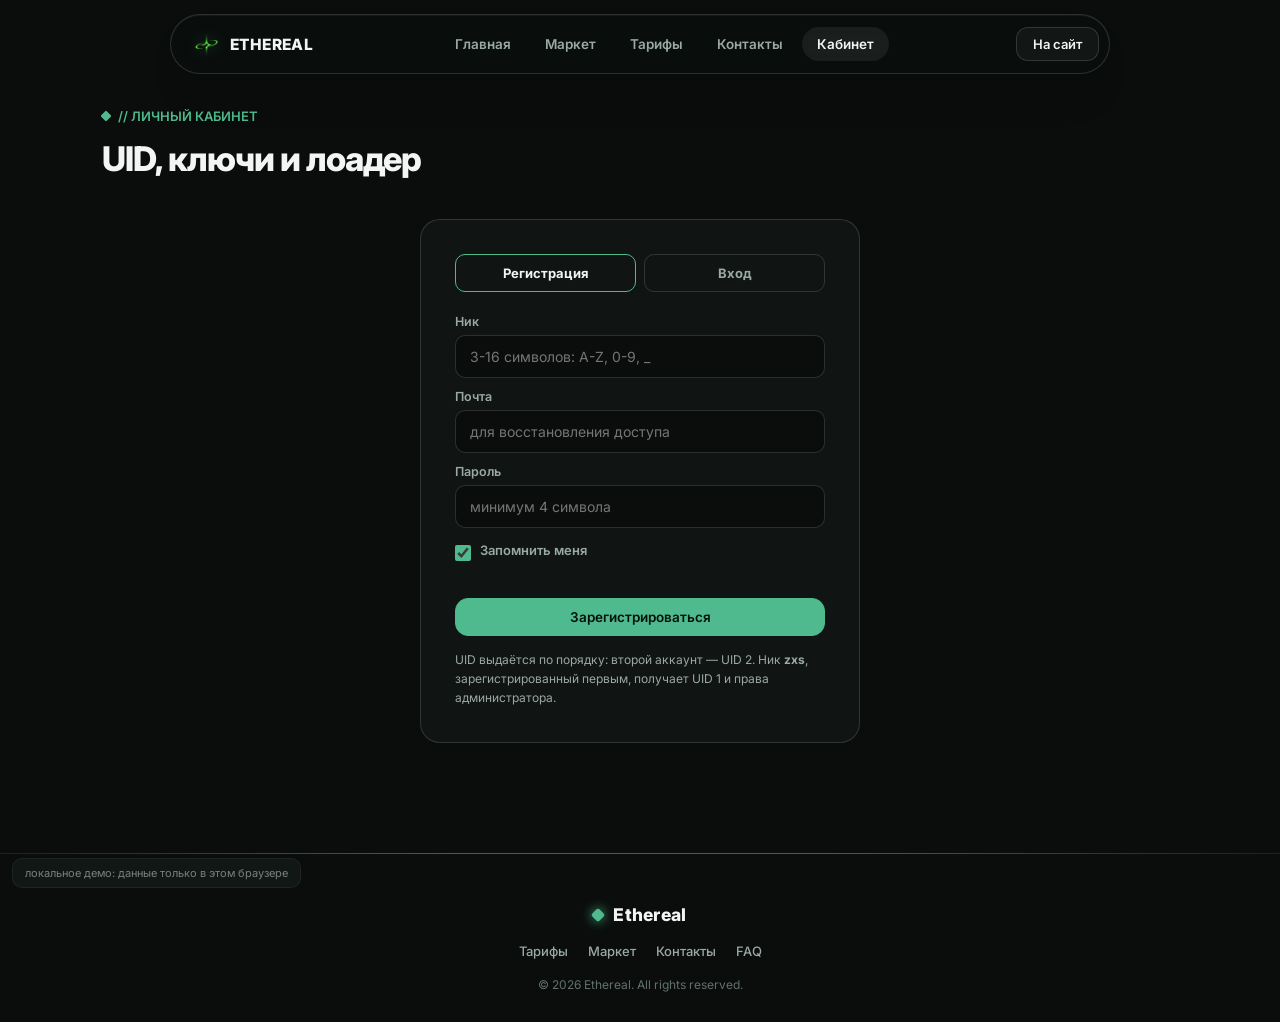
==== commit 98d1c76f: "rebrand ethereal everywhere, wp3 wallpaper hero, full landing redesign, launcher rebuild" ====
--- a/cabinet.html
+++ b/cabinet.html
@@ -3,7 +3,7 @@
 <head>
 <meta charset="UTF-8">
 <meta name="viewport" content="width=device-width, initial-scale=1.0">
-<title>Кабинет — Etherial Client</title>
+<title>Кабинет — Ethereal Client</title>
 <link rel="icon" type="image/png" href="assets/logo.png">
 <link rel="preconnect" href="https://fonts.googleapis.com">
 <link rel="preconnect" href="https://fonts.gstatic.com" crossorigin>
@@ -14,7 +14,7 @@
 <body>
 <header>
   <div class="header-in">
-    <a href="index.html" class="logo"><img src="assets/logo.png" alt="Etherial">ETHERIAL</a>
+    <a href="index.html" class="logo"><img src="assets/logo.png" alt="Ethereal">ETHEREAL</a>
     <nav class="nav" id="nav">
       <a href="index.html#top">Главная</a>
       <a href="market.html">Маркет</a>
@@ -178,9 +178,9 @@
         <p class="cab-sub">Оформление сайта. Применяется мгновенно и запоминается.</p>
         <div class="set-group">
           <h4>Тема</h4>
-          <p>Etherial Dark — фирменная. Mono — строгая чёрно-белая.</p>
+          <p>Ethereal Dark — фирменная. Mono — строгая чёрно-белая.</p>
           <div class="theme-pick cols3">
-            <button class="theme-card" data-theme="etherial"><div class="theme-prev tp-dark"></div><b>Etherial Dark</b><span>фирменная</span></button>
+            <button class="theme-card" data-theme="ethereal"><div class="theme-prev tp-dark"></div><b>Ethereal Dark</b><span>фирменная</span></button>
             <button class="theme-card" data-theme="mono"><div class="theme-prev tp-mono"></div><b>Mono</b><span>чёрно-белая</span></button>
             <button class="theme-card" data-theme="crimson"><div class="theme-prev tp-crimson"></div><b>Crimson</b><span>тёмно-красная</span></button>
             <button class="theme-card" data-theme="toxic"><div class="theme-prev tp-toxic"></div><b>Toxic</b><span>кислотный лайм</span></button>
@@ -252,9 +252,9 @@
 
 <footer>
   <div class="wrap foot-in">
-    <div class="foot-logo">Etherial</div>
+    <div class="foot-logo">Ethereal</div>
     <div class="foot-links"><a href="index.html#store">Тарифы</a><a href="market.html">Маркет</a><a href="index.html#contacts">Контакты</a><a href="index.html#faq">FAQ</a></div>
-    <div class="foot-bottom" style="border:none;padding:18px 0 0">© 2026 Etherial. All rights reserved.</div>
+    <div class="foot-bottom" style="border:none;padding:18px 0 0">© 2026 Ethereal. All rights reserved.</div>
   </div>
 </footer>
 
@@ -267,9 +267,9 @@
     <div class="steps" style="grid-template-columns:1fr;margin:0 0 18px">
       <div class="step"><b>ШАГ 1</b>Поставь Java 21 и Fabric Loader 0.19.5 под Minecraft 1.21.11.</div>
       <div class="step"><b>ШАГ 2</b>Скачай jar ниже и положи его в папку <b>.minecraft/mods</b>.</div>
-      <div class="step"><b>ШАГ 3</b>Запусти игру, в меню Etherial введи свой UID. HWID привяжется сам при первом запуске.</div>
-    </div>
-    <a class="btn btn-solid btn-block" href="files/etherial-client.jar" download style="text-align:center">Скачать etherial-client.jar (32 МБ)</a>
+      <div class="step"><b>ШАГ 3</b>Запусти игру, в меню Ethereal введи свой UID. HWID привяжется сам при первом запуске.</div>
+    </div>
+    <a class="btn btn-solid btn-block" href="files/ethereal-client.jar" download style="text-align:center">Скачать ethereal-client.jar (32 МБ)</a>
   </div>
 </div>
 
--- a/css/base.css
+++ b/css/base.css
@@ -1,4 +1,4 @@
-/* Etherial Client — base: one font, pill nav, footer, buttons, modal, toast */
+/* Ethereal Client — base: one font, pill nav, footer, buttons, modal, toast */
 :root {
   --bg: #0a0d0c;
   --panel: #101413;
@@ -98,22 +98,24 @@
 /* ---------- floating pill header ---------- */
 header { position: sticky; top: 14px; z-index: 50; background: transparent; }
 .header-in {
-  max-width: 920px; margin: 0 auto; padding: 0 8px 0 20px; height: 58px;
+  max-width: 940px; margin: 0 auto; padding: 0 10px 0 22px; height: 60px;
   display: flex; align-items: center; gap: 16px;
-  background: rgba(13, 17, 16, .88);
-  backdrop-filter: blur(16px);
-  border: 1px solid var(--line);
-  border-radius: 22px;
-}
-body[data-theme="mono"] .header-in { background: rgba(12, 12, 12, .9); }
-.logo { display: flex; align-items: center; gap: 9px; text-decoration: none; font-weight: 800; font-size: 16px; letter-spacing: -.2px; }
-.logo img { width: 26px; height: 26px; object-fit: contain; }
+  background: rgba(10, 14, 13, .74);
+  backdrop-filter: blur(22px) saturate(1.3);
+  border: 1px solid var(--line2);
+  border-radius: 999px;
+  box-shadow: 0 24px 50px -28px rgba(0, 0, 0, .9), inset 0 1px 0 rgba(255, 255, 255, .05);
+}
+body[data-theme="mono"] .header-in { background: rgba(12, 12, 12, .82); }
+.logo { display: flex; align-items: center; gap: 10px; text-decoration: none; font-weight: 800; font-size: 15.5px; letter-spacing: .4px; }
+.logo img { width: 27px; height: 27px; object-fit: contain; filter: drop-shadow(0 0 8px rgba(78, 186, 142, .45)); }
 .nav { display: flex; gap: 4px; margin: 0 auto; }
 .nav a {
   color: var(--mut); text-decoration: none; font-size: 13.5px; font-weight: 600;
-  padding: 9px 15px; border-radius: 12px;
-}
-.nav a:hover, .nav a.on { color: var(--txt); background: rgba(255, 255, 255, .06); }
+  padding: 9px 15px; border-radius: 999px;
+  transition: color .2s, background .2s;
+}
+.nav a:hover, .nav a.on { color: var(--txt); background: rgba(255, 255, 255, .07); }
 .header-right { display: flex; align-items: center; gap: 8px; }
 
 /* ---------- buttons ---------- */
@@ -142,13 +144,21 @@
 .kicker::before { content: ''; width: 8px; height: 8px; background: var(--acc); transform: rotate(45deg); border-radius: 1.5px; }
 
 /* ---------- footer ---------- */
-footer { border-top: 1px solid var(--line); margin-top: 90px; }
-.foot-in { text-align: center; padding: 44px 22px 30px; }
-.foot-logo { display: inline-flex; align-items: center; gap: 9px; font-weight: 800; font-size: 17px; }
-.foot-logo::before { content: ''; width: 9px; height: 9px; background: var(--acc); transform: rotate(45deg); border-radius: 2px; }
+footer { border-top: 1px solid var(--line); margin-top: 110px; }
+footer::before {
+  content: ''; position: absolute; left: 0; right: 0; top: -1px; height: 1px;
+  background: linear-gradient(90deg, transparent, var(--acc) 35%, var(--acc) 65%, transparent);
+  opacity: .45;
+}
+.foot-in { text-align: center; padding: 50px 22px 30px; }
+.foot-logo { display: inline-flex; align-items: center; gap: 10px; font-weight: 800; font-size: 17.5px; letter-spacing: .3px; }
+.foot-logo::before {
+  content: ''; width: 10px; height: 10px; background: var(--acc);
+  transform: rotate(45deg); border-radius: 2px; box-shadow: 0 0 12px var(--acc);
+}
 .foot-links { display: flex; gap: 20px; justify-content: center; margin-top: 18px; flex-wrap: wrap; }
-.foot-links a { color: var(--mut); text-decoration: none; font-size: 13px; font-weight: 500; }
-.foot-links a:hover { color: var(--txt); }
+.foot-links a { color: var(--mut); text-decoration: none; font-size: 13px; font-weight: 500; transition: color .2s; }
+.foot-links a:hover { color: var(--acc); }
 .foot-bottom { text-align: center; padding-bottom: 26px; font-size: 12px; color: var(--dim); }
 
 /* ---------- modal ---------- */
@@ -159,9 +169,10 @@
 }
 .modal.show { opacity: 1; visibility: visible; }
 .modal-card {
-  background: var(--panel); border: 1px solid var(--line2); border-radius: var(--r);
+  background: var(--panel); border: 1px solid var(--line2); border-radius: 26px;
   padding: 32px; width: 100%; max-width: 410px; position: relative;
-  transform: translateY(14px); transition: .25s; max-height: 90vh; overflow: auto;
+  transform: translateY(14px) scale(.98); transition: .25s; max-height: 90vh; overflow: auto;
+  box-shadow: 0 40px 90px -40px rgba(0, 0, 0, .95), inset 0 1px 0 rgba(255, 255, 255, .05);
 }
 .modal.show .modal-card { transform: none; }
 .modal-card.wide { max-width: 1000px; }
--- a/css/cabinet.css
+++ b/css/cabinet.css
@@ -1,4 +1,4 @@
-/* Etherial — cabinet */
+/* Ethereal — cabinet */
 .cab-layout { display: grid; grid-template-columns: 240px 1fr; gap: 16px; margin-top: 28px; align-items: start; }
 .cab-side { border: 1px solid var(--line); border-radius: var(--r); background: var(--panel); padding: 12px; position: sticky; top: 84px; }
 .cab-me { display: flex; gap: 11px; align-items: center; padding: 12px; border: 1px solid var(--line); border-radius: 14px; margin-bottom: 10px; }
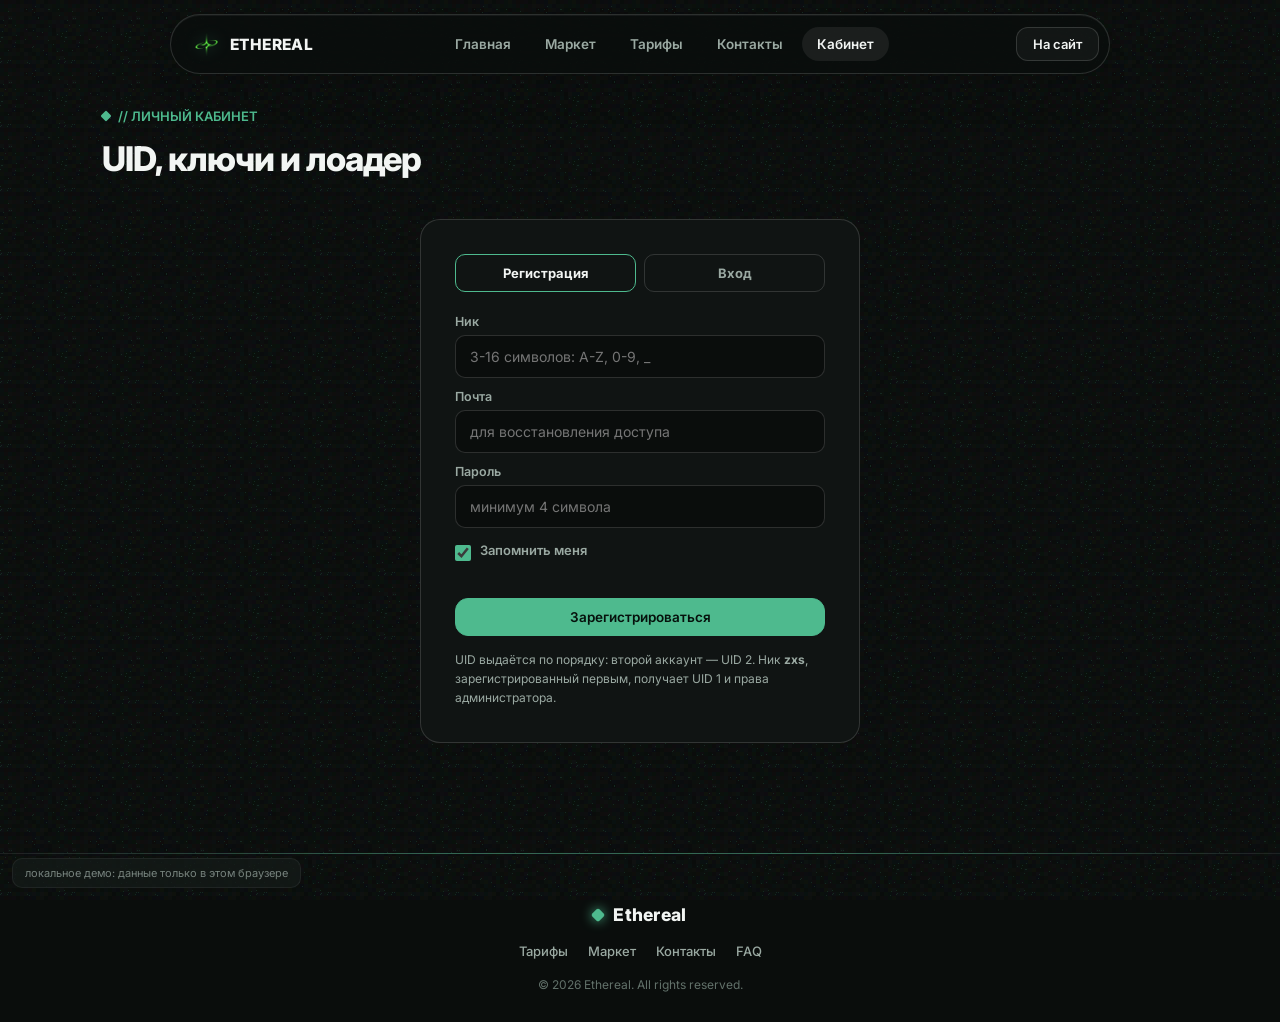
==== commit 4daa1422: "minecraft-style tiled backgrounds, full admin panel (ban/ban-hwid/sub/balance/hwid-reset), hero unde" ====
--- a/cabinet.html
+++ b/cabinet.html
@@ -239,10 +239,54 @@
         </div>
         <div class="admin-sec">
           <h4>Пользователи</h4>
-          <table class="users-table">
-            <thead><tr><th>Ник</th><th>UID</th><th>Роль</th><th>Подписка</th><th></th></tr></thead>
-            <tbody id="usersBody"></tbody>
-          </table>
+          <div class="gen-row" style="margin-bottom:10px">
+            <input id="adminSearch" placeholder="Поиск по нику…" style="flex:1;min-width:180px">
+          </div>
+          <div class="table-scroll">
+            <table class="users-table">
+              <thead><tr><th>Ник</th><th>UID</th><th>Роль</th><th>Подписка</th><th>HWID</th><th>Баланс</th><th>Статус</th><th></th></tr></thead>
+              <tbody id="usersBody"></tbody>
+            </table>
+          </div>
+          <div id="adminSel" class="admin-sel hidden">
+            <div class="sel-head">Панель пользователя: <b id="selNick">—</b> <span id="selUid" class="mono"></span></div>
+            <div class="sel-row">
+              <span class="sel-lbl">Подписка:</span> <b id="selSub">—</b>
+              <input id="selDays" type="number" min="0" max="3650" value="30" style="width:84px">
+              <button class="btn-mini" data-act="sub">+ дней</button>
+              <button class="btn-mini danger" data-act="unsub">Снять подписку</button>
+            </div>
+            <div class="sel-row">
+              <span class="sel-lbl">Баланс:</span> <b id="selBal">—</b>
+              <input id="selAmount" type="number" step="50" value="100" style="width:110px">
+              <button class="btn-mini" data-act="bal-plus">Пополнить</button>
+              <button class="btn-mini danger" data-act="bal-minus">Списать</button>
+            </div>
+            <div class="sel-row">
+              <span class="sel-lbl">HWID:</span> <b id="selHwid" class="mono">—</b>
+              <button class="btn-mini" data-act="hwid-reset">Сбросить HWID</button>
+              <button class="btn-mini danger" data-act="ban-hwid">Бан HWID</button>
+            </div>
+            <div class="sel-row">
+              <button class="btn-mini danger" data-act="ban">Забанить аккаунт</button>
+              <button class="btn-mini" data-act="unban" style="display:none">Разбанить аккаунт</button>
+              <button class="btn-mini danger" data-act="delete">Удалить аккаунт</button>
+            </div>
+          </div>
+          <p class="cab-hint">Клик по строке — открыть панель действий.</p>
+        </div>
+        <div class="admin-sec">
+          <h4>Бан HWID</h4>
+          <div class="gen-row" style="margin-bottom:10px">
+            <input id="banHwidInput" placeholder="XXXX-XXXX-XXXX" style="max-width:180px">
+            <button class="btn btn-solid" id="banHwidBtn">Забанить HWID</button>
+          </div>
+          <div class="table-scroll">
+            <table class="users-table">
+              <thead><tr><th>HWID</th><th>Кем</th><th>Дата</th><th></th></tr></thead>
+              <tbody id="hwidBody"></tbody>
+            </table>
+          </div>
         </div>
       </section>
     </div>
--- a/css/base.css
+++ b/css/base.css
@@ -87,6 +87,14 @@
   transition: background .3s, color .3s;
   -webkit-font-smoothing: antialiased;
 }
+/* Minecraft-style tiled stone backdrop (dark themes). arctic uses a clean light bg. */
+body::before {
+  content: ''; position: fixed; inset: 0; z-index: 0; pointer-events: none;
+  background-image: url('../assets/tile_dark.png');
+  background-size: 64px 64px; image-rendering: pixelated;
+  opacity: .5;
+}
+body[data-theme="arctic"]::before { display: none; }
 body.no-motion * { animation: none !important; transition: none !important; }
 ::selection { background: var(--acc); color: #06110c; }
 .wrap { max-width: 1120px; margin: 0 auto; padding: 0 22px; }
--- a/css/cabinet.css
+++ b/css/cabinet.css
@@ -160,6 +160,30 @@
 .users-table select { background: var(--field); border: 1px solid var(--line2); color: var(--txt); border-radius: 8px; padding: 6px 8px; font-size: 12px; font-family: var(--font); }
 .users-table .del { background: none; border: 1px solid rgba(255, 81, 71, .4); color: var(--danger); border-radius: 8px; padding: 5px 10px; cursor: pointer; font-size: 11.5px; font-weight: 700; font-family: var(--font); }
 
+.table-scroll { overflow-x: auto; }
+.hwid-cell { font-size: 11px; color: var(--dim); letter-spacing: .3px; }
+.ban-badge { background: rgba(255, 81, 71, .14); color: #ff6a5f; border: 1px solid rgba(255, 81, 71, .4); border-radius: 6px; padding: 2px 8px; font-size: 10.5px; font-weight: 800; letter-spacing: .6px; }
+.ok-badge { color: var(--dim); font-size: 11px; }
+.users-table tr.urow { cursor: pointer; transition: background .15s; }
+.users-table tr.urow:hover { background: rgba(255, 255, 255, .03); }
+.users-table tr.urow.sel { background: rgba(78, 186, 142, .09); box-shadow: inset 2px 0 0 var(--acc); }
+.users-table tr.urow.banned td { opacity: .62; }
+body[data-theme="arctic"] .users-table tr.urow:hover { background: rgba(2, 132, 199, .05); }
+body[data-theme="arctic"] .users-table tr.urow.sel { background: rgba(2, 132, 199, .1); }
+.admin-sel { margin-top: 14px; border: 1px solid var(--line); border-radius: 12px; padding: 16px; display: flex; flex-direction: column; gap: 11px; }
+.sel-head { font-size: 13.5px; font-weight: 700; margin-bottom: 2px; }
+.sel-head .mono { color: var(--acc); }
+.sel-row { display: flex; align-items: center; gap: 9px; flex-wrap: wrap; font-size: 13px; }
+.sel-lbl { color: var(--dim); min-width: 74px; font-size: 12px; }
+.admin-sel input { background: var(--field); border: 1px solid var(--line2); color: var(--txt); border-radius: 8px; padding: 7px 10px; font-size: 12.5px; font-family: var(--font); outline: none; }
+.btn-mini { background: rgba(78, 186, 142, .14); border: 1px solid rgba(78, 186, 142, .4); color: var(--acc); border-radius: 8px; padding: 6px 12px; cursor: pointer; font-size: 12px; font-weight: 700; font-family: var(--font); transition: background .15s, border-color .15s; }
+.btn-mini:hover { background: rgba(78, 186, 142, .24); border-color: var(--acc); }
+.btn-mini.danger { background: rgba(255, 81, 71, .1); border-color: rgba(255, 81, 71, .4); color: #ff6a5f; }
+.btn-mini.danger:hover { background: rgba(255, 81, 71, .2); border-color: #ff5147; }
+body[data-theme="arctic"] .btn-mini { background: rgba(2, 132, 199, .1); border-color: rgba(2, 132, 199, .35); color: #0284c7; }
+body[data-theme="arctic"] .btn-mini.danger { background: rgba(220, 38, 38, .08); border-color: rgba(220, 38, 38, .35); color: #dc2626; }
+.cab-hint { font-size: 11.5px; color: var(--dim); margin-top: 9px; }
+
 @media (max-width: 900px) {
   .cab-layout { grid-template-columns: 1fr; }
   .cab-side { position: static; }
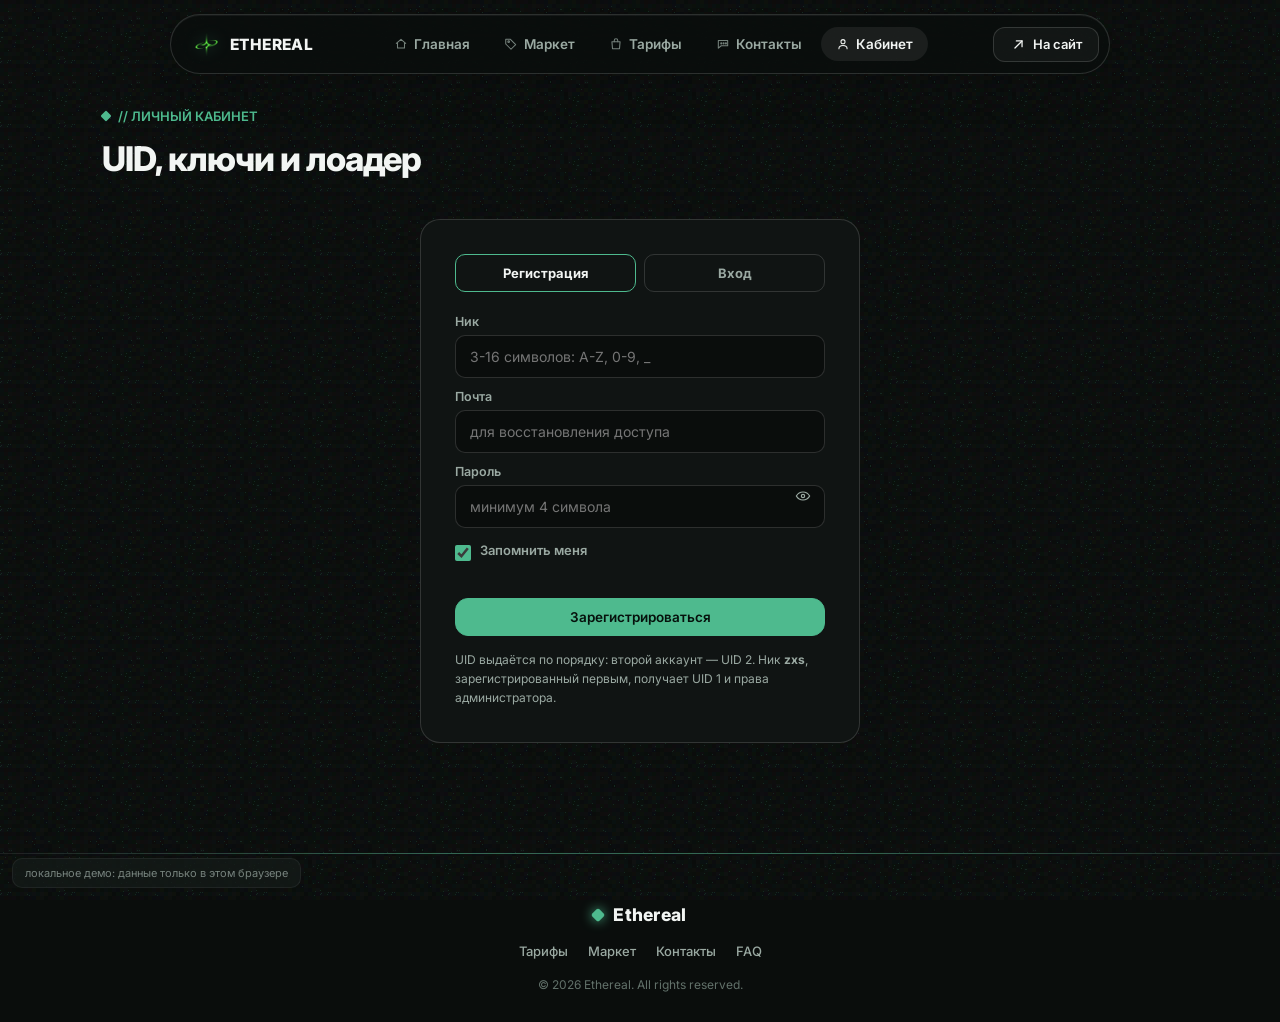
==== commit 02a4fc1c: "Phobia-style SVG icon sprite + real YooKassa subscription payments (auto-activation), HWID reset cha" ====
--- a/cabinet.html
+++ b/cabinet.html
@@ -16,14 +16,14 @@
   <div class="header-in">
     <a href="index.html" class="logo"><img src="assets/logo.png" alt="Ethereal">ETHEREAL</a>
     <nav class="nav" id="nav">
-      <a href="index.html#top">Главная</a>
-      <a href="market.html">Маркет</a>
-      <a href="index.html#store">Тарифы</a>
-      <a href="index.html#contacts">Контакты</a>
-      <a href="cabinet.html">Кабинет</a>
+      <a href="index.html#top"><svg class="ico"><use href="#i-home"></use></svg>Главная</a>
+      <a href="market.html"><svg class="ico"><use href="#i-tag"></use></svg>Маркет</a>
+      <a href="index.html#store"><svg class="ico"><use href="#i-bag"></use></svg>Тарифы</a>
+      <a href="index.html#contacts"><svg class="ico"><use href="#i-chat"></use></svg>Контакты</a>
+      <a href="cabinet.html"><svg class="ico"><use href="#i-user"></use></svg>Кабинет</a>
     </nav>
     <div class="header-right">
-      <a class="btn btn-sm" href="index.html">На сайт</a>
+      <a class="btn btn-sm" href="index.html"><svg class="ico"><use href="#i-arrow"></use></svg>На сайт</a>
       <button class="burger" id="burger"><span></span><span></span><span></span></button>
     </div>
   </div>
@@ -58,23 +58,23 @@
         <div><b id="sideName">—</b><span id="sideUid">—</span></div>
       </div>
       <button class="cab-tab active" data-tab="profile">
-        <svg viewBox="0 0 24 24" fill="none" stroke="#8ea19a" stroke-width="1.8"><path d="M4 11l8-7 8 7M6 10v9h12v-9"/></svg>
+        <svg class="ico"><use href="#i-home"></use></svg>
         Главная
       </button>
       <button class="cab-tab" data-tab="balance">
-        <svg viewBox="0 0 24 24" fill="none" stroke="#8ea19a" stroke-width="1.8"><rect x="3" y="6" width="18" height="13" rx="3"/><path d="M3 10h18M16 15h2"/></svg>
+        <svg class="ico"><use href="#i-card"></use></svg>
         Баланс
       </button>
       <button class="cab-tab" data-tab="irc">
-        <svg viewBox="0 0 24 24" fill="none" stroke="#8ea19a" stroke-width="1.8"><path d="M4 6h16v9H9l-5 4z"/></svg>
+        <svg class="ico"><use href="#i-chat"></use></svg>
         IRC
       </button>
       <button class="cab-tab" data-tab="settings">
-        <svg viewBox="0 0 24 24" fill="none" stroke="#8ea19a" stroke-width="1.8"><circle cx="12" cy="12" r="3"/><path d="M12 2v3M12 19v3M2 12h3M19 12h3M4.9 4.9l2.1 2.1M17 17l2.1 2.1M19.1 4.9L17 7M7 17l-2.1 2.1"/></svg>
+        <svg class="ico"><use href="#i-gear"></use></svg>
         Настройки
       </button>
       <button class="cab-tab" data-tab="admin">
-        <svg viewBox="0 0 24 24" fill="none" stroke="#8ea19a" stroke-width="1.8"><path d="M12 3l7 3v5c0 5-3.5 8-7 10-3.5-2-7-5-7-10V6z"/></svg>
+        <svg class="ico"><use href="#i-shield"></use></svg>
         Админ
       </button>
       <button class="cab-exit" id="logoutBtn">Выйти</button>
@@ -118,9 +118,9 @@
           </div>
         </div>
         <div class="key-box">
-          <h4>Сброс HWID — 150₽</h4>
+          <h4>Сброс HWID — 150 ₽ с баланса</h4>
           <div class="key-row">
-            <button class="btn btn-block" id="hwidBtn">Оплатить и сбросить HWID</button>
+            <button class="btn btn-block" id="hwidBtn"><svg class="ico"><use href="#i-refresh"></use></svg>Оплатить и сбросить HWID</button>
           </div>
         </div>
         <div class="log-box"><h4>ЖУРНАЛ</h4><div id="cabLog"></div></div>
@@ -129,7 +129,7 @@
       <!-- BALANCE -->
       <section class="cab-panel hidden" id="panel-balance">
         <h2>Баланс</h2>
-        <p class="cab-sub">Пополняй картой — трать на маркете и подписки. Одна карта — один аккаунт.</p>
+        <p class="cab-sub">Пополняй через ЮKassa — трать на маркет и подписки.</p>
         <div style="display:flex;align-items:baseline;gap:12px;margin-bottom:20px">
           <b id="balAmount" style="font-size:42px;font-weight:800;letter-spacing:-1px">0 ₽</b>
         </div>
@@ -141,21 +141,14 @@
             <button class="amt" data-amt="1000">1000 ₽</button>
             <button class="amt" data-amt="2000">2000 ₽</button>
           </div>
-          <div class="key-row" style="margin-bottom:10px">
+          <div class="key-row" style="margin-bottom:12px">
             <input id="topAmount" inputmode="numeric" maxlength="6" placeholder="Сумма 50–100000 ₽">
-          </div>
-          <div class="key-row" style="margin-bottom:10px">
-            <input id="topCard" inputmode="numeric" maxlength="19" placeholder="Номер карты 0000 0000 0000 0000">
-          </div>
-          <div class="key-row" style="margin-bottom:12px">
-            <input id="topExp" inputmode="numeric" maxlength="5" placeholder="ММ/ГГ">
-            <input id="topCvc" type="password" inputmode="numeric" maxlength="3" placeholder="CVC">
           </div>
           <div class="auth-err" id="topErr"></div>
           <div class="key-row">
-            <button class="btn btn-solid btn-block" id="topSubmit">Пополнить</button>
-          </div>
-          <p style="font-size:11.5px;color:var(--dim);margin-top:10px">Демо: номер никуда не уходит, хранится только хэш. Карта: 4242 4242 4242 4242.</p>
+            <button class="btn btn-solid btn-block" id="topSubmit"><svg class="ico"><use href="#i-lock"></use></svg>Пополнить через ЮKassa</button>
+          </div>
+          <p style="font-size:11.5px;color:var(--dim);margin-top:10px">Откроется страница ЮKassa — карта или СБП. Данные карты вводятся на стороне банка.</p>
         </div>
         <div class="log-box"><h4>ИСТОРИЯ</h4><div id="txLog"></div></div>
       </section>
@@ -297,6 +290,7 @@
 <footer>
   <div class="wrap foot-in">
     <div class="foot-logo">Ethereal</div>
+    <div class="foot-socials" id="footSocials"></div>
     <div class="foot-links"><a href="index.html#store">Тарифы</a><a href="market.html">Маркет</a><a href="index.html#contacts">Контакты</a><a href="index.html#faq">FAQ</a></div>
     <div class="foot-bottom" style="border:none;padding:18px 0 0">© 2026 Ethereal. All rights reserved.</div>
   </div>
@@ -321,17 +315,17 @@
 <div class="modal" id="hwidModal">
   <div class="modal-card">
     <button class="modal-x" id="hwidClose">✕</button>
-    <h3>Сброс HWID — 150₽</h3>
-    <p class="modal-sub">Старая привязка железа сгорит, подписка останется. Новый HWID привяжется при следующем запуске лоадера.</p>
-    <button class="btn btn-solid btn-block" id="hwidConfirm">Оплатить 150₽ и сбросить</button>
+    <h3>Сброс HWID — 150 ₽</h3>
+    <p class="modal-sub">Спишется 150 ₽ с баланса кабинета. Старая привязка железа сгорит, подписка останется. Новый HWID привяжется при следующем запуске лоадера.</p>
+    <button class="btn btn-solid btn-block" id="hwidConfirm"><svg class="ico"><use href="#i-lock"></use></svg>Списать 150 ₽ и сбросить</button>
   </div>
 </div>
 
 <div id="toasts"></div>
 <script src="js/store.local.js"></script>
 <script src="js/store.js"></script>
+<script src="js/config.js"></script>
 <script src="js/common.js"></script>
-<script src="js/pay.js"></script>
 <script src="js/cabinet.js"></script>
 </body>
 </html>
--- a/css/base.css
+++ b/css/base.css
@@ -150,6 +150,40 @@
   font-size: 13px; font-weight: 600; color: var(--acc);
 }
 .kicker::before { content: ''; width: 8px; height: 8px; background: var(--acc); transform: rotate(45deg); border-radius: 1.5px; }
+.kicker .ico { width: 14px; height: 14px; }
+
+/* ---------- inline icons (svg sprite) ---------- */
+.ico {
+  width: 17px; height: 17px; flex: 0 0 auto; display: inline-block; vertical-align: -3px;
+  fill: none; stroke: currentColor; stroke-width: 1.8; stroke-linecap: round; stroke-linejoin: round;
+}
+.btn .ico { vertical-align: -4px; margin-right: 6px; }
+.btn-ico-only .ico { margin-right: 0; }
+.nav a { display: inline-flex; align-items: center; gap: 6px; }
+.nav a .ico { width: 14px; height: 14px; opacity: .75; }
+.nav a:hover .ico, .nav a.on .ico { opacity: 1; }
+.qa button i { font-style: normal; font-size: 16px; color: var(--acc); line-height: 1; }
+.foot-socials { display: flex; gap: 10px; justify-content: center; margin-top: 16px; }
+.foot-socials a {
+  width: 36px; height: 36px; border-radius: 50%; display: flex; align-items: center; justify-content: center;
+  border: 1px solid var(--line2); color: var(--mut); transition: color .2s, border-color .2s, transform .15s;
+}
+.foot-socials a:hover { color: var(--acc); border-color: var(--acc); transform: translateY(-2px); }
+.foot-socials .ico { width: 16px; height: 16px; }
+
+/* product card icon chip */
+.product-vis .ico { width: 26px; height: 26px; color: var(--acc); opacity: .9; filter: drop-shadow(0 0 8px rgba(0,0,0,.5)); }
+
+/* password field eye toggle */
+.pw-wrap { position: relative; display: block; }
+.pw-eye {
+  position: absolute; right: 10px; top: 50%; transform: translateY(-50%);
+  background: none; border: none; cursor: pointer; color: var(--mut); padding: 4px; line-height: 0;
+  transition: color .2s;
+}
+.pw-eye:hover, .pw-eye.on { color: var(--acc); }
+.pw-eye .ico { width: 16px; height: 16px; }
+label:has(> .pw-eye) input { padding-right: 36px; }
 
 /* ---------- footer ---------- */
 footer { border-top: 1px solid var(--line); margin-top: 110px; }
